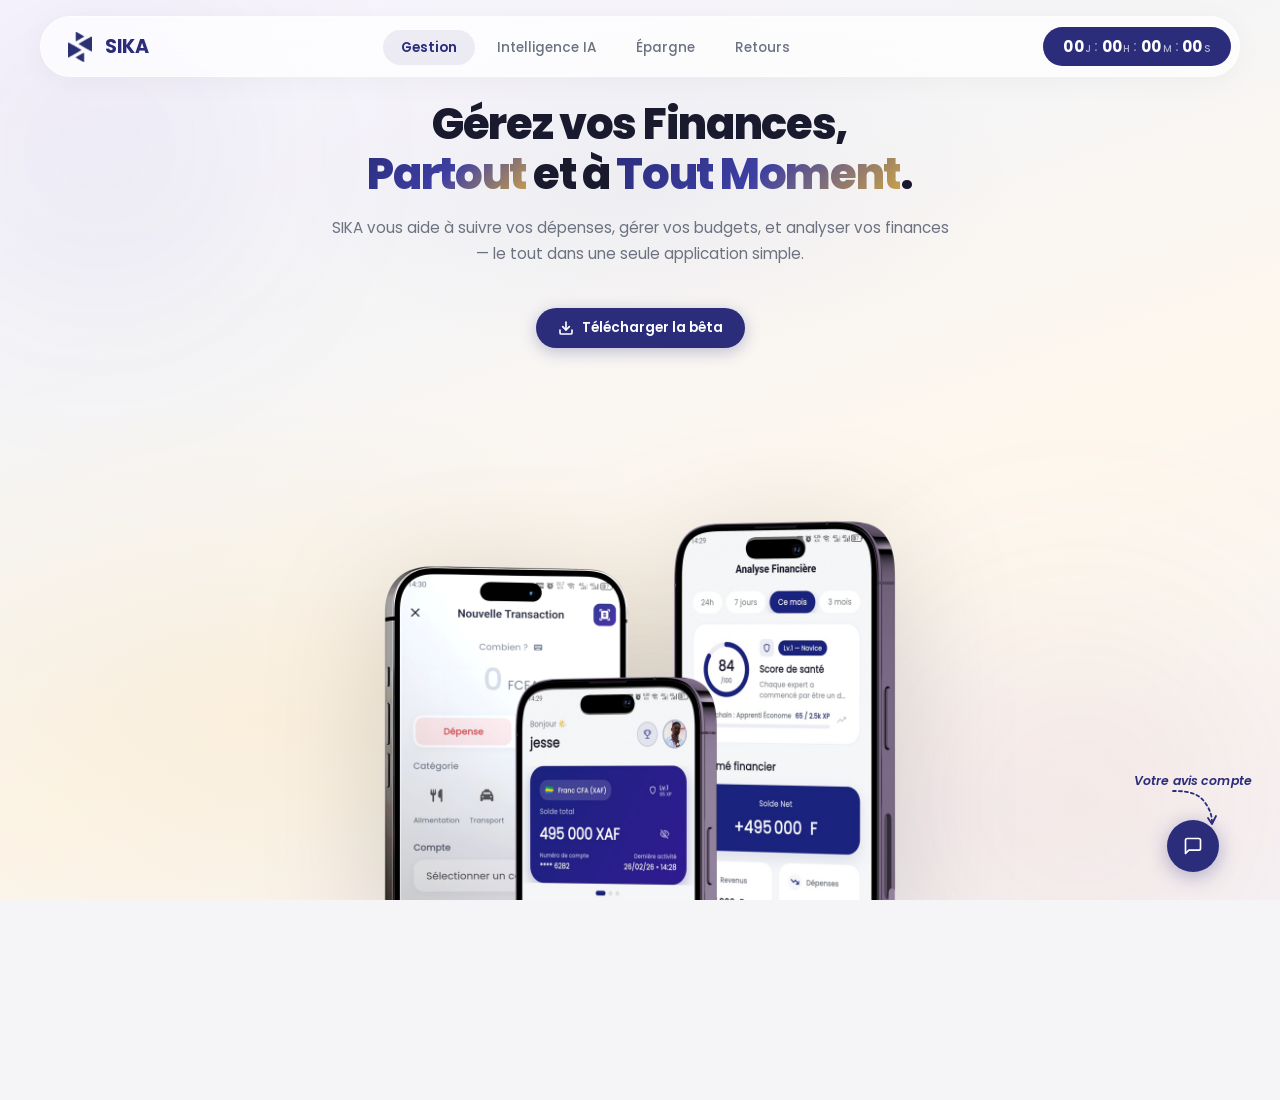
==== index.html @ 489668e9 "feat: Introduce an admin dashboard for managing beta signups and contact messages, along with a basi" ====
<!DOCTYPE html>
<html lang="fr">

<head>
    <meta charset="UTF-8">
    <meta name="viewport" content="width=device-width, initial-scale=1.0">
    <title>SIKA — Gérez vos finances, partout, à tout moment.</title>
    <meta name="description"
        content="SIKA vous aide à suivre vos dépenses, gérer vos budgets et analyser vos finances — le tout dans une seule application simple.">
    <link rel="icon" type="image/png" href="img/Logo.png">
    <link rel="preconnect" href="https://fonts.googleapis.com">
    <link rel="preconnect" href="https://fonts.gstatic.com" crossorigin>
    <link href="https://fonts.googleapis.com/css2?family=Poppins:wght@300;400;500;600;700;800&display=swap"
        rel="stylesheet">
    <link rel="stylesheet" href="styles.css">
</head>

<body>
    <!-- Decorative gradient blobs -->
    <div class="blob blob-1"></div>
    <div class="blob blob-2"></div>

    <!-- HEADER / NAV -->
    <header class="header">
        <nav class="nav">
            <a href="#" class="logo">
                <img src="img/Logo.png" alt="SIKA Logo" class="logo-img">
                <span class="logo-text">SIKA</span>
            </a>
            <ul class="nav-links" id="navLinks">
                <li><a href="#" class="nav-link active" data-slide="0">Gestion</a></li>
                <li><a href="#" class="nav-link" data-slide="1">Intelligence IA</a></li>
                <li><a href="#" class="nav-link" data-slide="2">Épargne</a></li>
                <li><a href="#" class="nav-link" data-slide="3">Retours</a></li>
            </ul>
            <!-- Countdown to March 31 -->
            <div class="countdown-wrapper">
                <div class="countdown" id="countdown">
                    <div class="countdown-unit">
                        <span class="countdown-value" id="cd-days">--</span>
                        <span class="countdown-suffix">j</span>
                    </div>
                    <span class="countdown-sep">:</span>
                    <div class="countdown-unit">
                        <span class="countdown-value" id="cd-hours">--</span>
                        <span class="countdown-suffix">h</span>
                    </div>
                    <span class="countdown-sep">:</span>
                    <div class="countdown-unit">
                        <span class="countdown-value" id="cd-minutes">--</span>
                        <span class="countdown-suffix">m</span>
                    </div>
                    <span class="countdown-sep">:</span>
                    <div class="countdown-unit">
                        <span class="countdown-value" id="cd-seconds">--</span>
                        <span class="countdown-suffix">s</span>
                    </div>
                </div>
            </div>
        </nav>
    </header>

    <!-- HERO SECTION -->
    <main class="hero">
        <!-- Text slider — no visible controls -->
        <div class="hero-content">
            <div class="slider" id="heroSlider">
                <!-- Slide 1 -->
                <div class="slide active">
                    <h1 class="hero-title">
                        Gérez vos Finances,<br>
                        <span class="highlight">Partout</span> et à <span class="highlight">Tout Moment</span>.
                    </h1>
                    <p class="hero-subtitle">
                        SIKA vous aide à suivre vos dépenses, gérer vos budgets, et analyser
                        vos finances — le tout dans une seule application simple.
                    </p>
                </div>
                <!-- Slide 2 -->
                <div class="slide">
                    <h1 class="hero-title">
                        Votre coach financier<br>
                        <span class="highlight">personnel</span>. Propulsé par <span class="highlight">l'IA</span>.
                    </h1>
                    <p class="hero-subtitle">
                        Photographiez vos reçus, l'IA s'occupe d'extraire les montants. Profitez
                        d'analyses sur mesure qui prédisent vos dépenses pour ne plus jamais
                        finir le mois dans le rouge.
                    </p>
                </div>
                <!-- Slide 3 -->
                <div class="slide">
                    <h1 class="hero-title">
                        Rêvez grand.<br>
                        <span class="highlight">Épargnez</span> sans <span class="highlight">effort</span>.
                    </h1>
                    <p class="hero-subtitle">
                        Un nouveau projet ? Un voyage ? Créez vos objectifs personnalisés.
                        SIKA suit votre progression en temps réel et vous motive à chaque
                        étape de votre réussite.
                    </p>
                </div>
                <!-- Slide 4 -->
                <div class="slide">
                    <h1 class="hero-title">
                        Construisons <span class="highlight">SIKA</span><br>
                        <span class="highlight">ensemble</span>.
                    </h1>
                    <p class="hero-subtitle">
                        En tant que bêta-testeur, votre avis façonne l’application.
                        Signalez un bug, suggérez une fonctionnalité ou partagez votre
                        expérience — chaque retour nous rapproche du lancement officiel.
                    </p>
                </div>
            </div>

            <button type="button" class="btn-download-hero" id="openModal">
                <svg width="16" height="16" viewBox="0 0 24 24" fill="none" stroke="currentColor" stroke-width="2.5"
                    stroke-linecap="round" stroke-linejoin="round">
                    <path d="M21 15v4a2 2 0 0 1-2 2H5a2 2 0 0 1-2-2v-4" />
                    <polyline points="7 10 12 15 17 10" />
                    <line x1="12" y1="15" x2="12" y2="3" />
                </svg>
                Télécharger la bêta
            </button>
        </div>

        <!-- Phone mockups at the bottom center -->
        <div class="hero-mockup">
            <div class="mockup-glow"></div>
            <img src="img/mockup.png" alt="SIKA App Screenshots" class="mockup-img">
        </div>
    </main>

    <!-- DOWNLOAD MODAL -->
    <div class="modal-overlay" id="modalOverlay">
        <div class="modal">
            <button class="modal-close" id="modalClose">
                <svg width="20" height="20" viewBox="0 0 24 24" fill="none" stroke="currentColor" stroke-width="2.5"
                    stroke-linecap="round" stroke-linejoin="round">
                    <line x1="18" y1="6" x2="6" y2="18" />
                    <line x1="6" y1="6" x2="18" y2="18" />
                </svg>
            </button>

            <div class="modal-logo">
                <img src="img/Logo.png" alt="SIKA" width="40" height="40">
            </div>

            <!-- Step 1: Email form -->
            <div class="modal-step" id="modalStep1">
                <h2 class="modal-title">Accédez à la version bêta</h2>
                <p class="modal-desc">
                    Vous êtes sur le point de télécharger la <strong>version bêta</strong> de SIKA,
                    avant le lancement officiel de l'application. Entrez votre adresse e-mail pour continuer.
                </p>

                <div class="modal-countdown">
                    <span class="modal-countdown-label">Lancement officiel dans</span>
                    <div class="modal-countdown-timer">
                        <span id="modal-days">--</span>j
                        <span class="modal-cd-sep">:</span>
                        <span id="modal-hours">--</span>h
                        <span class="modal-cd-sep">:</span>
                        <span id="modal-min">--</span>m
                        <span class="modal-cd-sep">:</span>
                        <span id="modal-sec">--</span>s
                    </div>
                </div>

                <form class="modal-form" id="betaForm">
                    <div class="input-wrapper">
                        <svg width="18" height="18" viewBox="0 0 24 24" fill="none" stroke="currentColor"
                            stroke-width="2" stroke-linecap="round" stroke-linejoin="round">
                            <rect x="2" y="4" width="20" height="16" rx="2" />
                            <path d="m22 7-8.97 5.7a1.94 1.94 0 0 1-2.06 0L2 7" />
                        </svg>
                        <input type="email" id="emailInput" placeholder="votre@email.com" required autocomplete="email">
                    </div>
                    <button type="submit" class="modal-submit">
                        Continuer
                        <svg width="16" height="16" viewBox="0 0 24 24" fill="none" stroke="currentColor"
                            stroke-width="2.5" stroke-linecap="round" stroke-linejoin="round">
                            <path d="M5 12h14" />
                            <path d="m12 5 7 7-7 7" />
                        </svg>
                    </button>
                </form>
                <p class="modal-legal">En continuant, vous acceptez de recevoir des actualités sur SIKA.</p>
            </div>

            <!-- Step 2: Download -->
            <div class="modal-step hidden" id="modalStep2">
                <div class="modal-success-icon">
                    <svg width="40" height="40" viewBox="0 0 24 24" fill="none" stroke="currentColor" stroke-width="2"
                        stroke-linecap="round" stroke-linejoin="round">
                        <path d="M22 11.08V12a10 10 0 1 1-5.93-9.14" />
                        <polyline points="22 4 12 14.01 9 11.01" />
                    </svg>
                </div>
                <h2 class="modal-title">Merci !</h2>
                <p class="modal-desc">Votre accès bêta est prêt. Cliquez ci-dessous pour télécharger l'APK.</p>
                <a href="App/Sika.apk" download class="modal-download-btn">
                    <svg width="20" height="20" viewBox="0 0 24 24" fill="none" stroke="currentColor" stroke-width="2.5"
                        stroke-linecap="round" stroke-linejoin="round">
                        <path d="M21 15v4a2 2 0 0 1-2 2H5a2 2 0 0 1-2-2v-4" />
                        <polyline points="7 10 12 15 17 10" />
                        <line x1="12" y1="15" x2="12" y2="3" />
                    </svg>
                    Télécharger SIKA.apk
                </a>
                <p class="modal-legal">Version bêta — Android uniquement</p>
                <button type="button" class="btn-feedback-link" id="openFeedbackFromModal">
                    Un retour à faire ? Cliquez ici
                </button>
            </div>
        </div>
    </div>

    <!-- FEEDBACK MODAL -->
    <div class="modal-overlay" id="feedbackOverlay">
        <div class="modal">
            <button class="modal-close" id="feedbackClose">
                <svg width="20" height="20" viewBox="0 0 24 24" fill="none" stroke="currentColor" stroke-width="2.5"
                    stroke-linecap="round" stroke-linejoin="round">
                    <line x1="18" y1="6" x2="6" y2="18" />
                    <line x1="6" y1="6" x2="18" y2="18" />
                </svg>
            </button>

            <div class="modal-logo">
                <img src="img/Logo.png" alt="SIKA" width="40" height="40">
            </div>

            <!-- Feedback form -->
            <div class="modal-step" id="feedbackStep1">
                <h2 class="modal-title">Votre avis compte</h2>
                <p class="modal-desc">
                    Aidez-nous à améliorer SIKA en partageant votre expérience avec la version bêta.
                </p>

                <form class="feedback-form" id="feedbackForm">
                    <div class="input-wrapper">
                        <svg width="18" height="18" viewBox="0 0 24 24" fill="none" stroke="currentColor"
                            stroke-width="2" stroke-linecap="round" stroke-linejoin="round">
                            <path d="M20 21v-2a4 4 0 0 0-4-4H8a4 4 0 0 0-4 4v2" />
                            <circle cx="12" cy="7" r="4" />
                        </svg>
                        <input type="text" id="feedbackName" placeholder="Votre nom" required>
                    </div>
                    <div class="input-wrapper">
                        <svg width="18" height="18" viewBox="0 0 24 24" fill="none" stroke="currentColor"
                            stroke-width="2" stroke-linecap="round" stroke-linejoin="round">
                            <rect x="2" y="4" width="20" height="16" rx="2" />
                            <path d="m22 7-8.97 5.7a1.94 1.94 0 0 1-2.06 0L2 7" />
                        </svg>
                        <input type="email" id="feedbackEmail" placeholder="votre@email.com" required>
                    </div>
                    <div class="textarea-wrapper">
                        <textarea id="feedbackMessage"
                            placeholder="Décrivez votre expérience, signalez un bug, ou suggérez une amélioration..."
                            rows="4" required></textarea>
                    </div>
                    <button type="submit" class="modal-submit" style="width:100%;justify-content:center;">
                        Envoyer mon retour
                        <svg width="16" height="16" viewBox="0 0 24 24" fill="none" stroke="currentColor"
                            stroke-width="2.5" stroke-linecap="round" stroke-linejoin="round">
                            <line x1="22" y1="2" x2="11" y2="13" />
                            <polygon points="22 2 15 22 11 13 2 9 22 2" />
                        </svg>
                    </button>
                </form>
            </div>

            <!-- Feedback success -->
            <div class="modal-step hidden" id="feedbackStep2">
                <div class="modal-success-icon">
                    <svg width="40" height="40" viewBox="0 0 24 24" fill="none" stroke="currentColor" stroke-width="2"
                        stroke-linecap="round" stroke-linejoin="round">
                        <path d="M22 11.08V12a10 10 0 1 1-5.93-9.14" />
                        <polyline points="22 4 12 14.01 9 11.01" />
                    </svg>
                </div>
                <h2 class="modal-title">Merci pour votre retour !</h2>
                <p class="modal-desc">Votre avis nous aide à construire une meilleure application. À bientôt sur SIKA !
                </p>
            </div>
        </div>
    </div>

    <!-- Floating feedback button + label -->
    <div class="fab-wrapper">
        <div class="fab-label">
            <span>Votre avis compte</span>
            <svg class="fab-arrow" width="50" height="40" viewBox="0 0 50 40" fill="none">
                <path d="M5 5 C 15 5, 30 5, 38 18 C 42 24, 44 30, 44 36" stroke="#2B2D7B" stroke-width="1.8"
                    stroke-linecap="round" fill="none" stroke-dasharray="3 3" />
                <path d="M40 32 L44 38 L48 30" stroke="#2B2D7B" stroke-width="1.8" stroke-linecap="round"
                    stroke-linejoin="round" fill="none" />
            </svg>
        </div>
        <button class="fab-feedback" id="fabFeedback" title="Donnez votre avis">
            <svg width="20" height="20" viewBox="0 0 24 24" fill="none" stroke="currentColor" stroke-width="2"
                stroke-linecap="round" stroke-linejoin="round">
                <path d="M21 15a2 2 0 0 1-2 2H7l-4 4V5a2 2 0 0 1 2-2h14a2 2 0 0 1 2 2z" />
            </svg>
        </button>
    </div>

    <script>
        // ======================
        // COUNTDOWN to March 31
        // ======================
        const targetDate = new Date('2026-03-31T23:59:59');

        function updateCountdown() {
            const now = new Date();
            const diff = targetDate - now;

            if (diff <= 0) {
                document.getElementById('cd-days').textContent = '00';
                document.getElementById('cd-hours').textContent = '00';
                document.getElementById('cd-minutes').textContent = '00';
                document.getElementById('cd-seconds').textContent = '00';
                return;
            }

            const days = Math.floor(diff / (1000 * 60 * 60 * 24));
            const hours = Math.floor((diff % (1000 * 60 * 60 * 24)) / (1000 * 60 * 60));
            const minutes = Math.floor((diff % (1000 * 60 * 60)) / (1000 * 60));
            const seconds = Math.floor((diff % (1000 * 60)) / 1000);

            document.getElementById('cd-days').textContent = String(days).padStart(2, '0');
            document.getElementById('cd-hours').textContent = String(hours).padStart(2, '0');
            document.getElementById('cd-minutes').textContent = String(minutes).padStart(2, '0');
            document.getElementById('cd-seconds').textContent = String(seconds).padStart(2, '0');
        }

        updateCountdown();
        setInterval(updateCountdown, 1000);

        // ======================
        // TEXT SLIDER + NAV SYNC
        // ======================
        const slides = document.querySelectorAll('#heroSlider .slide');
        const navLinks = document.querySelectorAll('#navLinks .nav-link');
        let currentSlide = 0;
        const slideInterval = 5000; // 5 seconds

        function goToSlide(index) {
            // Fade out current
            slides[currentSlide].classList.remove('active');
            slides[currentSlide].classList.add('exit');
            navLinks[currentSlide].classList.remove('active');

            // Move to target
            currentSlide = index;

            // Fade in next + highlight nav
            slides[currentSlide].classList.add('active');
            navLinks[currentSlide].classList.add('active');

            // Clean up exit class after animation
            setTimeout(() => {
                slides.forEach(s => s.classList.remove('exit'));
            }, 700);
        }

        function nextSlide() {
            goToSlide((currentSlide + 1) % slides.length);
        }

        // Click on nav link to jump to slide
        navLinks.forEach(link => {
            link.addEventListener('click', (e) => {
                e.preventDefault();
                const idx = parseInt(link.dataset.slide);
                if (idx !== currentSlide) {
                    clearInterval(autoSlide);
                    goToSlide(idx);
                    autoSlide = setInterval(nextSlide, slideInterval);
                }
            });
        });

        let autoSlide = setInterval(nextSlide, slideInterval);

        // ======================
        // MODAL
        // ======================
        const modalOverlay = document.getElementById('modalOverlay');
        const modalClose = document.getElementById('modalClose');
        const openModal = document.getElementById('openModal');
        const betaForm = document.getElementById('betaForm');
        const modalStep1 = document.getElementById('modalStep1');
        const modalStep2 = document.getElementById('modalStep2');

        // Modal countdown sync
        function updateModalCountdown() {
            const now = new Date();
            const diff = targetDate - now;
            if (diff <= 0) return;
            const d = Math.floor(diff / (1000 * 60 * 60 * 24));
            const h = Math.floor((diff % (1000 * 60 * 60 * 24)) / (1000 * 60 * 60));
            const m = Math.floor((diff % (1000 * 60 * 60)) / (1000 * 60));
            const s = Math.floor((diff % (1000 * 60)) / 1000);
            document.getElementById('modal-days').textContent = String(d).padStart(2, '0');
            document.getElementById('modal-hours').textContent = String(h).padStart(2, '0');
            document.getElementById('modal-min').textContent = String(m).padStart(2, '0');
            document.getElementById('modal-sec').textContent = String(s).padStart(2, '0');
        }
        setInterval(updateModalCountdown, 1000);

        openModal.addEventListener('click', () => {
            modalOverlay.classList.add('active');
            document.body.style.overflow = 'hidden';
            updateModalCountdown();
        });

        modalClose.addEventListener('click', () => {
            modalOverlay.classList.remove('active');
        });

        modalOverlay.addEventListener('click', (e) => {
            if (e.target === modalOverlay) {
                modalOverlay.classList.remove('active');
            }
        });

        betaForm.addEventListener('submit', (e) => {
            e.preventDefault();
            const email = document.getElementById('emailInput').value;

            // Save email to localStorage
            const signups = JSON.parse(localStorage.getItem('sika_signups') || '[]');
            signups.push({ email, date: new Date().toISOString() });
            localStorage.setItem('sika_signups', JSON.stringify(signups));

            // Show download step
            modalStep1.classList.add('hidden');
            modalStep2.classList.remove('hidden');
        });

        // ======================
        // FEEDBACK MODAL
        // ======================
        const feedbackOverlay = document.getElementById('feedbackOverlay');
        const feedbackClose = document.getElementById('feedbackClose');
        const feedbackForm = document.getElementById('feedbackForm');
        const feedbackStep1 = document.getElementById('feedbackStep1');
        const feedbackStep2 = document.getElementById('feedbackStep2');
        const fabFeedback = document.getElementById('fabFeedback');
        const openFeedbackFromModal = document.getElementById('openFeedbackFromModal');

        function openFeedback() {
            modalOverlay.classList.remove('active');
            feedbackOverlay.classList.add('active');
        }

        fabFeedback.addEventListener('click', openFeedback);
        openFeedbackFromModal.addEventListener('click', openFeedback);

        feedbackClose.addEventListener('click', () => {
            feedbackOverlay.classList.remove('active');
        });

        feedbackOverlay.addEventListener('click', (e) => {
            if (e.target === feedbackOverlay) {
                feedbackOverlay.classList.remove('active');
            }
        });

        feedbackForm.addEventListener('submit', (e) => {
            e.preventDefault();
            const name = document.getElementById('feedbackName').value;
            const email = document.getElementById('feedbackEmail').value;
            const message = document.getElementById('feedbackMessage').value;

            // Save feedback to localStorage
            const feedbacks = JSON.parse(localStorage.getItem('sika_feedbacks') || '[]');
            feedbacks.push({ name, email, message, date: new Date().toISOString() });
            localStorage.setItem('sika_feedbacks', JSON.stringify(feedbacks));

            feedbackStep1.classList.add('hidden');
            feedbackStep2.classList.remove('hidden');
        });

        // ======================
        // HIDDEN ADMIN ACCESS (click logo 5 times)
        // ======================
        let logoClicks = 0;
        let logoTimer = null;
        document.querySelector('.logo').addEventListener('click', (e) => {
            e.preventDefault();
            logoClicks++;
            clearTimeout(logoTimer);
            logoTimer = setTimeout(() => { logoClicks = 0; }, 2000);
            if (logoClicks >= 5) {
                logoClicks = 0;
                window.location.href = 'dashboard.html';
            }
        });
    </script>
</body>

</html>
---- styles.css ----
/* ============================================
   SIKA Landing Page — Premium Styles
   ============================================ */

/* --- Reset & Base --- */
*,
*::before,
*::after {
    margin: 0;
    padding: 0;
    box-sizing: border-box;
}

:root {
    --night-blue: #2B2D7B;
    --night-blue-light: #3d3fa3;
    --amber: #D4A843;
    --amber-light: #f0c95c;
    --pearl: #F5F5F7;
    --white: #ffffff;
    --text-dark: #1a1a2e;
    --text-muted: #6b7280;
}

html {
    overflow: hidden;
    height: 100%;
}

body {
    font-family: 'Poppins', -apple-system, BlinkMacSystemFont, sans-serif;
    background: var(--pearl);
    color: var(--text-dark);
    height: 100vh;
    overflow: hidden;
    position: relative;
}

/* --- Background gradient --- */
body::before {
    content: '';
    position: absolute;
    inset: 0;
    background:
        radial-gradient(ellipse 80% 60% at 20% 80%, rgba(212, 168, 67, 0.10) 0%, transparent 60%),
        radial-gradient(ellipse 70% 50% at 80% 90%, rgba(243, 229, 245, 0.45) 0%, transparent 50%),
        radial-gradient(ellipse 60% 40% at 50% 20%, rgba(43, 45, 123, 0.04) 0%, transparent 50%),
        linear-gradient(160deg, #f8f4ff 0%, #f5f5f7 30%, #fef7ed 60%, #fce4ec20 100%);
    z-index: 0;
}

/* --- Decorative Blobs --- */
.blob {
    position: absolute;
    border-radius: 50%;
    filter: blur(80px);
    z-index: 0;
    pointer-events: none;
}

.blob-1 {
    width: 500px;
    height: 500px;
    background: radial-gradient(circle, rgba(43, 45, 123, 0.07) 0%, transparent 70%);
    top: -100px;
    left: -150px;
    animation: floatBlob 20s ease-in-out infinite;
}

.blob-2 {
    width: 600px;
    height: 600px;
    background: radial-gradient(circle, rgba(212, 168, 67, 0.09) 0%, transparent 70%);
    bottom: -200px;
    right: -100px;
    animation: floatBlob 25s ease-in-out infinite reverse;
}

@keyframes floatBlob {

    0%,
    100% {
        transform: translate(0, 0) scale(1);
    }

    25% {
        transform: translate(30px, -20px) scale(1.05);
    }

    50% {
        transform: translate(-20px, 30px) scale(0.95);
    }

    75% {
        transform: translate(10px, 10px) scale(1.02);
    }
}

/* ============================================
   HEADER / NAV
   ============================================ */
.header {
    position: fixed;
    top: 0;
    left: 0;
    right: 0;
    z-index: 100;
    padding: 16px 40px;
}

.nav {
    display: flex;
    align-items: center;
    justify-content: space-between;
    max-width: 1200px;
    margin: 0 auto;
    padding: 10px 8px 10px 24px;
    background: rgba(255, 255, 255, 0.72);
    backdrop-filter: blur(20px);
    -webkit-backdrop-filter: blur(20px);
    border-radius: 60px;
    border: 1px solid rgba(255, 255, 255, 0.6);
    box-shadow: 0 4px 30px rgba(0, 0, 0, 0.04);
}

.logo {
    display: flex;
    align-items: center;
    gap: 10px;
    text-decoration: none;
}

.logo-img {
    width: 30px;
    height: 30px;
    object-fit: contain;
}

.logo-text {
    font-size: 1.2rem;
    font-weight: 700;
    color: var(--night-blue);
    letter-spacing: -0.02em;
}

.nav-links {
    display: flex;
    list-style: none;
    gap: 4px;
}

.nav-link {
    text-decoration: none;
    color: var(--text-muted);
    font-size: 0.85rem;
    font-weight: 500;
    padding: 8px 18px;
    border-radius: 30px;
    transition: all 0.4s cubic-bezier(0.4, 0, 0.2, 1);
    position: relative;
    cursor: pointer;
}

.nav-link:hover {
    color: var(--text-dark);
}

.nav-link.active {
    color: var(--night-blue);
    background: rgba(43, 45, 123, 0.08);
    font-weight: 600;
}

/* ============================================
   COUNTDOWN TIMER (replaces download button)
   ============================================ */
.countdown-wrapper {
    display: flex;
    align-items: center;
    gap: 12px;
    background: var(--night-blue);
    padding: 8px 20px;
    border-radius: 50px;
    color: var(--white);
}

.countdown-label {
    font-size: 0.72rem;
    font-weight: 500;
    opacity: 0.8;
    letter-spacing: 0.02em;
    white-space: nowrap;
}

.countdown {
    display: flex;
    align-items: center;
    gap: 2px;
}

.countdown-unit {
    display: flex;
    align-items: baseline;
    gap: 1px;
}

.countdown-value {
    font-size: 0.95rem;
    font-weight: 700;
    font-variant-numeric: tabular-nums;
    letter-spacing: 0.02em;
    min-width: 1.4em;
    text-align: center;
}

.countdown-suffix {
    font-size: 0.6rem;
    font-weight: 500;
    opacity: 0.65;
    text-transform: uppercase;
}

.countdown-sep {
    font-size: 0.85rem;
    font-weight: 600;
    opacity: 0.5;
    margin: 0 1px;
    animation: blink 1s ease-in-out infinite;
}

@keyframes blink {

    0%,
    100% {
        opacity: 0.5;
    }

    50% {
        opacity: 0;
    }
}

/* ============================================
   HERO SECTION — Vertical Centered Layout
   ============================================ */
.hero {
    position: relative;
    z-index: 1;
    height: 100vh;
    display: flex;
    flex-direction: column;
    align-items: center;
    justify-content: flex-start;
    padding-top: 100px;
    overflow: hidden;
}

/* --- Text block centered --- */
.hero-content {
    display: flex;
    flex-direction: column;
    align-items: center;
    text-align: center;
    gap: 18px;
    padding: 0 60px;
    width: 100%;
    animation: fadeInUp 0.8s ease-out;
}

@keyframes fadeInUp {
    from {
        opacity: 0;
        transform: translateY(24px);
    }

    to {
        opacity: 1;
        transform: translateY(0);
    }
}



/* ============================================
   TEXT SLIDER
   ============================================ */
.slider {
    position: relative;
    width: 100%;
    min-height: 190px;
    display: flex;
    align-items: flex-start;
    justify-content: center;
    overflow: hidden;
}

.slide {
    position: absolute;
    top: 0;
    left: 0;
    right: 0;
    display: flex;
    flex-direction: column;
    align-items: center;
    gap: 16px;
    opacity: 0;
    transform: translateX(60px);
    pointer-events: none;
    transition: all 0.7s cubic-bezier(0.4, 0, 0.2, 1);
}

.slide.active {
    opacity: 1;
    transform: translateX(0);
    pointer-events: auto;
}

.slide.exit {
    opacity: 0;
    transform: translateX(-60px);
    pointer-events: none;
}

.hero-title {
    font-size: 2.7rem;
    font-weight: 800;
    line-height: 1.15;
    letter-spacing: -0.03em;
    color: var(--text-dark);
}

.hero-title .highlight {
    background: linear-gradient(135deg, var(--night-blue) 0%, var(--night-blue-light) 50%, var(--amber) 100%);
    -webkit-background-clip: text;
    -webkit-text-fill-color: transparent;
    background-clip: text;
}

.hero-subtitle {
    font-size: 0.95rem;
    line-height: 1.7;
    color: var(--text-muted);
    font-weight: 400;
    max-width: 620px;
}

/* ============================================
   DOWNLOAD BUTTON — Smaller
   ============================================ */
.btn-download-hero {
    display: inline-flex;
    align-items: center;
    gap: 8px;
    text-decoration: none;
    background: var(--night-blue);
    color: var(--white);
    padding: 10px 22px;
    border-radius: 50px;
    font-size: 0.85rem;
    font-weight: 600;
    font-family: inherit;
    border: none;
    cursor: pointer;
    transition: all 0.4s cubic-bezier(0.4, 0, 0.2, 1);
    box-shadow: 0 4px 16px rgba(43, 45, 123, 0.28);
    position: relative;
    overflow: hidden;
}

.btn-download-hero::before {
    content: '';
    position: absolute;
    inset: 0;
    background: linear-gradient(135deg, transparent 0%, rgba(212, 168, 67, 0.3) 100%);
    opacity: 0;
    transition: opacity 0.4s ease;
}

.btn-download-hero:hover {
    transform: translateY(-2px) scale(1.02);
    box-shadow: 0 6px 24px rgba(43, 45, 123, 0.38);
}

.btn-download-hero:hover::before {
    opacity: 1;
}

.btn-download-hero svg {
    position: relative;
    z-index: 1;
}

/* ============================================
   DOWNLOAD MODAL
   ============================================ */
.modal-overlay {
    position: fixed;
    inset: 0;
    z-index: 200;
    background: rgba(26, 26, 46, 0.5);
    backdrop-filter: blur(8px);
    -webkit-backdrop-filter: blur(8px);
    display: flex;
    align-items: center;
    justify-content: center;
    opacity: 0;
    pointer-events: none;
    transition: opacity 0.35s ease;
}

.modal-overlay.active {
    opacity: 1;
    pointer-events: auto;
}

.modal {
    background: var(--white);
    border-radius: 24px;
    padding: 40px 36px;
    max-width: 440px;
    width: 90%;
    position: relative;
    box-shadow: 0 24px 80px rgba(0, 0, 0, 0.15);
    transform: translateY(20px) scale(0.97);
    transition: transform 0.35s cubic-bezier(0.4, 0, 0.2, 1);
    text-align: center;
}

.modal-overlay.active .modal {
    transform: translateY(0) scale(1);
}

.modal-close {
    position: absolute;
    top: 16px;
    right: 16px;
    background: none;
    border: none;
    cursor: pointer;
    color: var(--text-muted);
    padding: 6px;
    border-radius: 50%;
    transition: all 0.2s ease;
    display: flex;
    align-items: center;
    justify-content: center;
}

.modal-close:hover {
    background: rgba(0, 0, 0, 0.05);
    color: var(--text-dark);
}

.modal-logo {
    margin-bottom: 20px;
}

.modal-logo img {
    border-radius: 12px;
}

.modal-title {
    font-size: 1.3rem;
    font-weight: 700;
    color: var(--text-dark);
    margin-bottom: 10px;
    letter-spacing: -0.02em;
}

.modal-desc {
    font-size: 0.85rem;
    line-height: 1.6;
    color: var(--text-muted);
    margin-bottom: 20px;
}

.modal-desc strong {
    color: var(--night-blue);
    font-weight: 600;
}

/* Modal countdown */
.modal-countdown {
    background: linear-gradient(135deg, rgba(43, 45, 123, 0.06) 0%, rgba(212, 168, 67, 0.06) 100%);
    border: 1px solid rgba(43, 45, 123, 0.08);
    border-radius: 14px;
    padding: 12px 20px;
    margin-bottom: 22px;
}

.modal-countdown-label {
    display: block;
    font-size: 0.7rem;
    font-weight: 500;
    color: var(--text-muted);
    margin-bottom: 6px;
    text-transform: uppercase;
    letter-spacing: 0.05em;
}

.modal-countdown-timer {
    font-size: 1.1rem;
    font-weight: 700;
    color: var(--night-blue);
    font-variant-numeric: tabular-nums;
    letter-spacing: 0.03em;
}

.modal-countdown-timer span:not(.modal-cd-sep) {
    display: inline-block;
    min-width: 1.5em;
    text-align: center;
}

.modal-cd-sep {
    opacity: 0.4;
    margin: 0 2px;
}

/* Form */
.modal-form {
    display: flex;
    gap: 10px;
    margin-bottom: 12px;
}

.input-wrapper {
    flex: 1;
    display: flex;
    align-items: center;
    gap: 10px;
    background: var(--pearl);
    border: 1.5px solid rgba(43, 45, 123, 0.1);
    border-radius: 12px;
    padding: 0 14px;
    transition: border-color 0.3s ease;
}

.input-wrapper:focus-within {
    border-color: var(--night-blue);
    box-shadow: 0 0 0 3px rgba(43, 45, 123, 0.08);
}

.input-wrapper svg {
    color: var(--text-muted);
    flex-shrink: 0;
}

.input-wrapper input {
    flex: 1;
    border: none;
    background: transparent;
    font-family: inherit;
    font-size: 0.88rem;
    padding: 12px 0;
    outline: none;
    color: var(--text-dark);
}

.input-wrapper input::placeholder {
    color: #b0b0b0;
}

.modal-submit {
    display: flex;
    align-items: center;
    gap: 6px;
    background: var(--night-blue);
    color: var(--white);
    border: none;
    padding: 12px 20px;
    border-radius: 12px;
    font-family: inherit;
    font-size: 0.85rem;
    font-weight: 600;
    cursor: pointer;
    transition: all 0.3s ease;
    white-space: nowrap;
}

.modal-submit:hover {
    background: var(--night-blue-light);
    transform: translateY(-1px);
    box-shadow: 0 4px 16px rgba(43, 45, 123, 0.3);
}

.modal-legal {
    font-size: 0.68rem;
    color: #aaa;
}

/* Step visibility */
.modal-step.hidden {
    display: none;
}

/* Success step */
.modal-success-icon {
    color: #22c55e;
    margin-bottom: 14px;
}

.modal-success-icon svg {
    animation: scaleIn 0.5s cubic-bezier(0.4, 0, 0.2, 1);
}

@keyframes scaleIn {
    from {
        transform: scale(0);
        opacity: 0;
    }

    to {
        transform: scale(1);
        opacity: 1;
    }
}

.modal-download-btn {
    display: inline-flex;
    align-items: center;
    gap: 10px;
    text-decoration: none;
    background: var(--night-blue);
    color: var(--white);
    padding: 14px 28px;
    border-radius: 14px;
    font-size: 0.95rem;
    font-weight: 600;
    transition: all 0.3s ease;
    box-shadow: 0 4px 20px rgba(43, 45, 123, 0.3);
    margin-bottom: 14px;
}

.modal-download-btn:hover {
    background: var(--night-blue-light);
    transform: translateY(-2px);
    box-shadow: 0 8px 28px rgba(43, 45, 123, 0.4);
}

/* Feedback link in modal */
.btn-feedback-link {
    background: none;
    border: none;
    color: var(--night-blue);
    font-family: inherit;
    font-size: 0.78rem;
    font-weight: 500;
    cursor: pointer;
    margin-top: 8px;
    text-decoration: underline;
    text-underline-offset: 3px;
    transition: opacity 0.2s ease;
}

.btn-feedback-link:hover {
    opacity: 0.7;
}

/* Feedback form */
.feedback-form {
    display: flex;
    flex-direction: column;
    gap: 10px;
}

.textarea-wrapper {
    width: 100%;
}

.textarea-wrapper textarea {
    width: 100%;
    border: 1.5px solid rgba(43, 45, 123, 0.1);
    background: var(--pearl);
    border-radius: 12px;
    padding: 12px 14px;
    font-family: inherit;
    font-size: 0.88rem;
    color: var(--text-dark);
    outline: none;
    resize: vertical;
    min-height: 80px;
    transition: border-color 0.3s ease;
}

.textarea-wrapper textarea::placeholder {
    color: #b0b0b0;
}

.textarea-wrapper textarea:focus {
    border-color: var(--night-blue);
    box-shadow: 0 0 0 3px rgba(43, 45, 123, 0.08);
}

/* Floating feedback wrapper */
.fab-wrapper {
    position: fixed;
    bottom: 28px;
    right: 28px;
    z-index: 90;
    display: flex;
    flex-direction: column;
    align-items: center;
    gap: 0;
}

.fab-label {
    display: flex;
    flex-direction: column;
    align-items: center;
    animation: labelBob 3s ease-in-out infinite;
}

.fab-label span {
    font-family: 'Poppins', sans-serif;
    font-size: 0.78rem;
    font-weight: 600;
    font-style: italic;
    color: var(--night-blue);
    white-space: nowrap;
    letter-spacing: 0.01em;
}

.fab-arrow {
    margin-top: -4px;
    margin-bottom: -6px;
}

@keyframes labelBob {

    0%,
    100% {
        transform: translateY(0);
    }

    50% {
        transform: translateY(-4px);
    }
}

/* Floating feedback button */
.fab-feedback {
    width: 52px;
    height: 52px;
    border-radius: 50%;
    background: var(--night-blue);
    color: var(--white);
    border: none;
    cursor: pointer;
    display: flex;
    align-items: center;
    justify-content: center;
    box-shadow: 0 4px 20px rgba(43, 45, 123, 0.35);
    transition: all 0.3s ease;
    animation: fabPulse 3s ease-in-out infinite;
}

.fab-feedback:hover {
    transform: scale(1.1);
    box-shadow: 0 6px 28px rgba(43, 45, 123, 0.45);
    animation: none;
}

@keyframes fabPulse {

    0%,
    100% {
        box-shadow: 0 4px 20px rgba(43, 45, 123, 0.35);
    }

    50% {
        box-shadow: 0 4px 20px rgba(43, 45, 123, 0.35), 0 0 0 8px rgba(43, 45, 123, 0.1);
    }
}

/* ============================================
   MOCKUP — Bottom center, overflowing
   ============================================ */
.hero-mockup {
    position: relative;
    margin-top: auto;
    display: flex;
    align-items: flex-end;
    justify-content: center;
    width: 100%;
    flex-shrink: 0;
    animation: fadeInUp 1s ease-out 0.35s both;
}

.mockup-glow {
    position: absolute;
    width: 500px;
    height: 300px;
    background: radial-gradient(ellipse, rgba(43, 45, 123, 0.07) 0%, rgba(212, 168, 67, 0.05) 40%, transparent 70%);
    border-radius: 50%;
    filter: blur(50px);
    bottom: 0;
    left: 50%;
    transform: translateX(-50%);
    z-index: 0;
    animation: pulseGlow 4s ease-in-out infinite;
}

@keyframes pulseGlow {

    0%,
    100% {
        transform: translateX(-50%) scale(1);
        opacity: 1;
    }

    50% {
        transform: translateX(-50%) scale(1.08);
        opacity: 0.7;
    }
}

.mockup-img {
    position: relative;
    z-index: 1;
    width: 100%;
    max-width: 700px;
    height: auto;
    filter: drop-shadow(0 20px 60px rgba(0, 0, 0, 0.15));
    animation: floatPhone 6s ease-in-out infinite;
    margin-bottom: -40px;
}

@keyframes floatPhone {

    0%,
    100% {
        transform: translateY(0);
    }

    50% {
        transform: translateY(-12px);
    }
}

/* ============================================
   RESPONSIVE
   ============================================ */
@media (max-width: 900px) {
    .nav-links {
        display: none;
    }

    .hero {
        padding-top: 90px;
    }

    .hero-title {
        font-size: 2.2rem;
    }

    .slider {
        min-height: 240px;
    }

    .hero-subtitle {
        font-size: 0.88rem;
        max-width: 400px;
    }

    .mockup-img {
        max-width: 500px;
    }

    .countdown-label {
        display: none;
    }
}

@media (max-width: 500px) {
    .header {
        padding: 10px 12px;
    }

    .nav {
        padding: 8px 6px 8px 16px;
    }

    .logo-text {
        font-size: 1.05rem;
    }

    .countdown-wrapper {
        padding: 6px 14px;
        gap: 0;
    }

    .countdown-value {
        font-size: 0.82rem;
    }

    .hero {
        padding-top: 80px;
    }

    .hero-content {
        gap: 14px;
    }

    .hero-title {
        font-size: 1.6rem;
    }

    .slider {
        min-height: 220px;
    }

    .hero-subtitle {
        font-size: 0.82rem;
    }

    .btn-download-hero {
        padding: 9px 18px;
        font-size: 0.82rem;
    }

    .mockup-img {
        max-width: 340px;
        margin-bottom: -20px;
    }
}
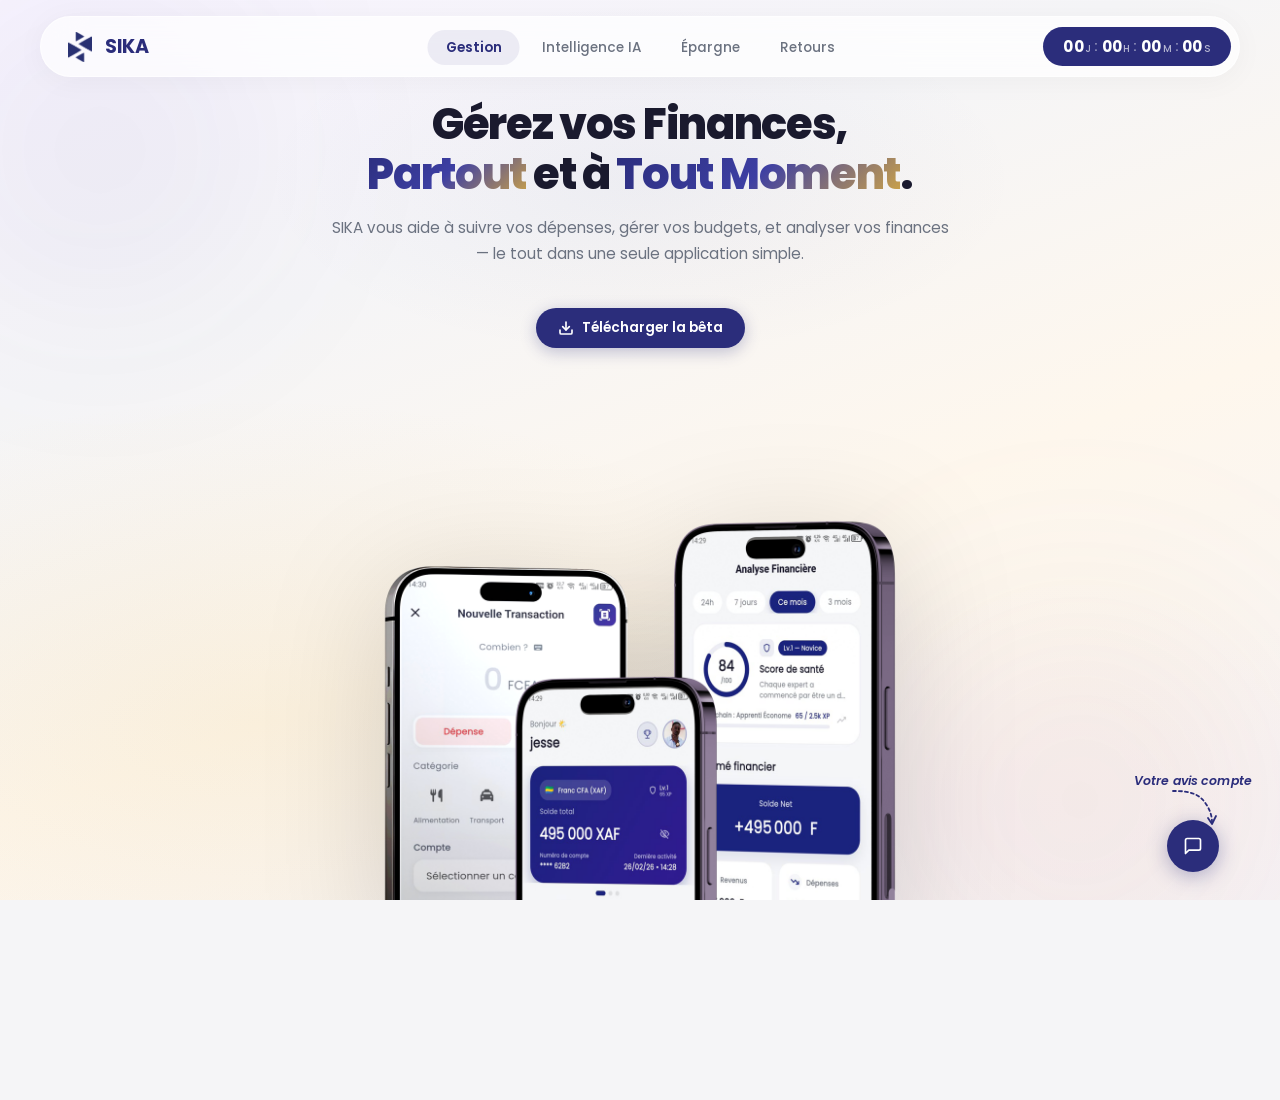
==== commit 936b6585: "fix: Remove APK from repo, add .gitignore, use GitHub Releases for download" ====
--- a/index.html
+++ b/index.html
@@ -200,7 +200,8 @@
                 </div>
                 <h2 class="modal-title">Merci !</h2>
                 <p class="modal-desc">Votre accès bêta est prêt. Cliquez ci-dessous pour télécharger l'APK.</p>
-                <a href="App/Sika.apk" download class="modal-download-btn">
+                <a href="https://github.com/JesseOgoula/Landing-Page/releases/latest/download/Sika.apk"
+                    class="modal-download-btn">
                     <svg width="20" height="20" viewBox="0 0 24 24" fill="none" stroke="currentColor" stroke-width="2.5"
                         stroke-linecap="round" stroke-linejoin="round">
                         <path d="M21 15v4a2 2 0 0 1-2 2H5a2 2 0 0 1-2-2v-4" />
--- a/styles.css
+++ b/styles.css
@@ -112,9 +112,11 @@
     display: flex;
     align-items: center;
     justify-content: space-between;
+    width: 100%;
     max-width: 1200px;
     margin: 0 auto;
     padding: 10px 8px 10px 24px;
+    position: relative;
     background: rgba(255, 255, 255, 0.72);
     backdrop-filter: blur(20px);
     -webkit-backdrop-filter: blur(20px);
@@ -147,6 +149,9 @@
     display: flex;
     list-style: none;
     gap: 4px;
+    position: absolute;
+    left: 50%;
+    transform: translateX(-50%);
 }
 
 .nav-link {
@@ -877,6 +882,10 @@
         padding: 10px 12px;
     }
 
+    .slide {
+        gap: 65px;
+    }
+
     .nav {
         padding: 8px 6px 8px 16px;
     }
@@ -899,7 +908,8 @@
     }
 
     .hero-content {
-        gap: 14px;
+        gap: 44px;
+        padding: 94px 9px;
     }
 
     .hero-title {
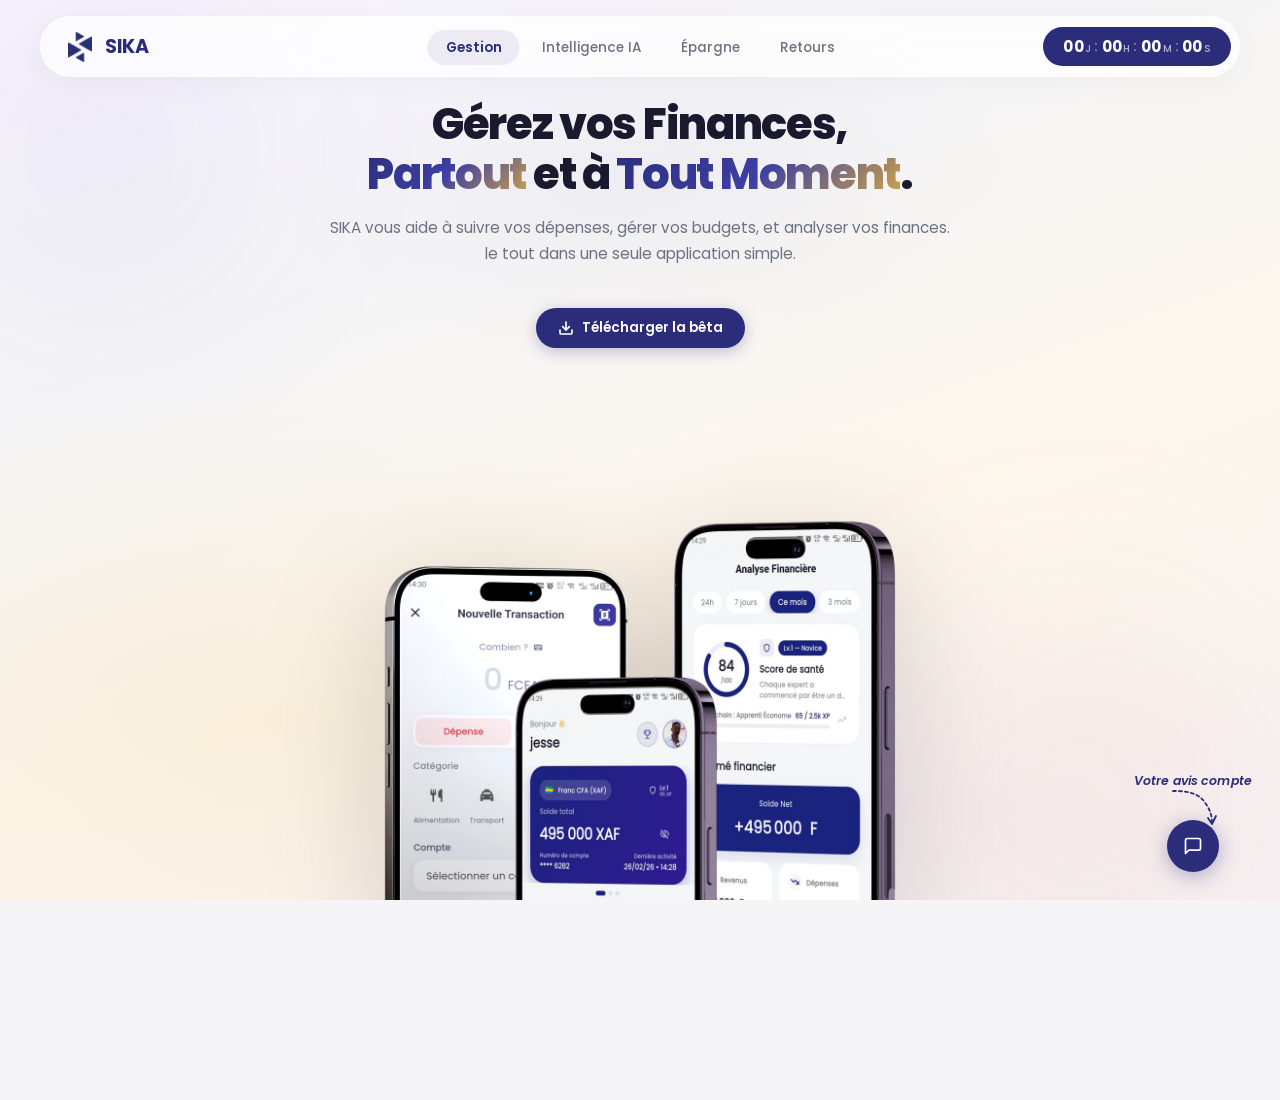
==== commit b85db381: "style: Adjust hero section text, punctuation, and layout for improved presentation." ====
--- a/index.html
+++ b/index.html
@@ -73,7 +73,7 @@
                     </h1>
                     <p class="hero-subtitle">
                         SIKA vous aide à suivre vos dépenses, gérer vos budgets, et analyser
-                        vos finances — le tout dans une seule application simple.
+                        vos finances. le tout dans une seule application simple.
                     </p>
                 </div>
                 <!-- Slide 2 -->
@@ -83,7 +83,7 @@
                         <span class="highlight">personnel</span>. Propulsé par <span class="highlight">l'IA</span>.
                     </h1>
                     <p class="hero-subtitle">
-                        Photographiez vos reçus, l'IA s'occupe d'extraire les montants. Profitez
+                        Scannez vos reçus, l'IA s'occupe d'extraire les montants. Profitez
                         d'analyses sur mesure qui prédisent vos dépenses pour ne plus jamais
                         finir le mois dans le rouge.
                     </p>
@@ -109,7 +109,7 @@
                     <p class="hero-subtitle">
                         En tant que bêta-testeur, votre avis façonne l’application.
                         Signalez un bug, suggérez une fonctionnalité ou partagez votre
-                        expérience — chaque retour nous rapproche du lancement officiel.
+                        expérience. Chaque retour nous rapproche du lancement officiel.
                     </p>
                 </div>
             </div>
--- a/styles.css
+++ b/styles.css
@@ -860,7 +860,7 @@
     }
 
     .slider {
-        min-height: 240px;
+        min-height: 220px;
     }
 
     .hero-subtitle {
@@ -877,17 +877,34 @@
     }
 }
 
+@media (max-width: 768px) {
+    .hero-title {
+        font-size: 2rem;
+    }
+
+    .mockup-img {
+        max-width: 420px;
+    }
+
+    .fab-wrapper {
+        transform: scale(0.85);
+        transform-origin: bottom right;
+    }
+}
+
 @media (max-width: 500px) {
     .header {
-        padding: 10px 12px;
-    }
-
-    .slide {
-        gap: 65px;
+        padding: 8px 10px;
     }
 
     .nav {
-        padding: 8px 6px 8px 16px;
+        padding: 7px 6px 7px 14px;
+        border-radius: 40px;
+    }
+
+    .logo-img {
+        width: 26px;
+        height: 26px;
     }
 
     .logo-text {
@@ -895,42 +912,97 @@
     }
 
     .countdown-wrapper {
-        padding: 6px 14px;
+        padding: 5px 12px;
         gap: 0;
     }
 
     .countdown-value {
-        font-size: 0.82rem;
+        font-size: 0.8rem;
+    }
+
+    .countdown-suffix {
+        font-size: 0.55rem;
     }
 
     .hero {
-        padding-top: 80px;
+        padding-top: 85px;
+        justify-content: space-between;
     }
 
     .hero-content {
-        gap: 44px;
-        padding: 94px 9px;
+        gap: 20px;
+        padding: 75px 16px;
+        flex-shrink: 0;
+    }
+
+    .slider {
+        min-height: 225px;
+    }
+
+    .slide {
+        gap: 10px;
     }
 
     .hero-title {
-        font-size: 1.6rem;
-    }
-
-    .slider {
-        min-height: 220px;
+        font-size: 1.9rem;
+        line-height: 1.2;
     }
 
     .hero-subtitle {
-        font-size: 0.82rem;
+        font-size: 0.86rem;
+        max-width: 100%;
+        line-height: 1.6;
+        margin-top: 6px;
     }
 
     .btn-download-hero {
-        padding: 9px 18px;
-        font-size: 0.82rem;
+        padding: 11px 24px;
+        font-size: 0.86rem;
+        margin-top: 10px;
+    }
+
+    .hero-mockup {
+        margin-top: 0;
+        flex-grow: 1;
+        align-items: flex-end;
     }
 
     .mockup-img {
-        max-width: 340px;
-        margin-bottom: -20px;
+        max-width: 449px;
+        margin-bottom: -10px;
+    }
+
+    .fab-wrapper {
+        bottom: 12px;
+        right: 12px;
+        transform: scale(0.7);
+        transform-origin: bottom right;
+    }
+
+    .fab-label {
+        display: none;
+    }
+
+    /* Modal adjustments */
+    .modal {
+        padding: 28px 20px;
+        border-radius: 20px;
+    }
+
+    .modal-title {
+        font-size: 1.1rem;
+    }
+
+    .modal-desc {
+        font-size: 0.8rem;
+    }
+
+    .modal-form {
+        flex-direction: column;
+    }
+
+    .modal-submit {
+        width: 100%;
+        justify-content: center;
     }
 }
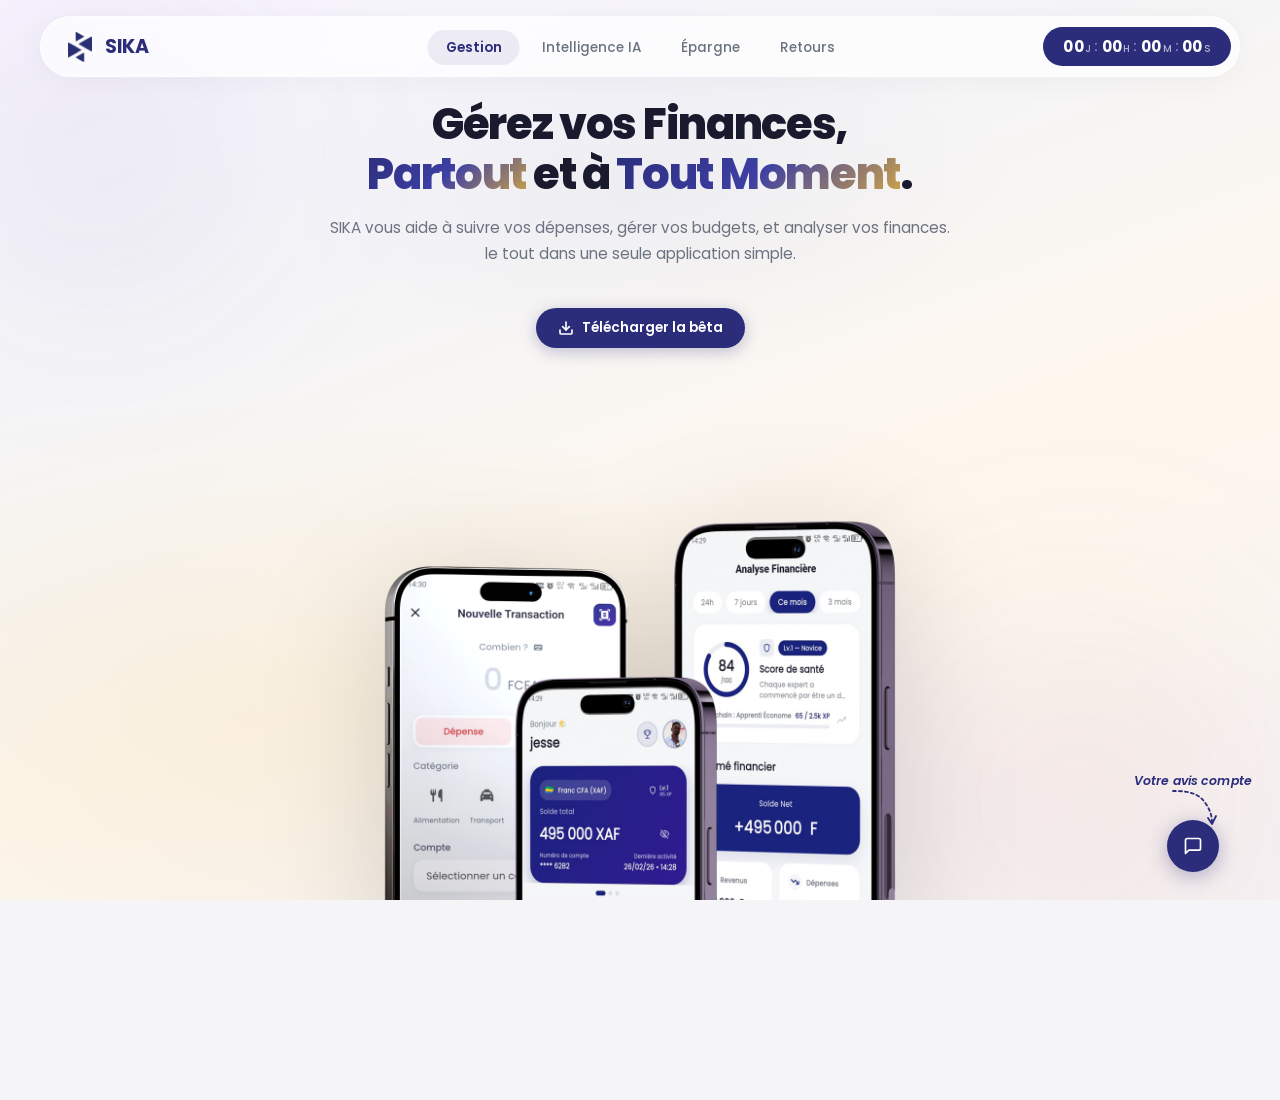
==== commit e696558c: "style: shorten contact form submit button text from 'Envoyer mon retour' to 'Envoyer'." ====
--- a/index.html
+++ b/index.html
@@ -263,7 +263,7 @@
                             rows="4" required></textarea>
                     </div>
                     <button type="submit" class="modal-submit" style="width:100%;justify-content:center;">
-                        Envoyer mon retour
+                        Envoyer
                         <svg width="16" height="16" viewBox="0 0 24 24" fill="none" stroke="currentColor"
                             stroke-width="2.5" stroke-linecap="round" stroke-linejoin="round">
                             <line x1="22" y1="2" x2="11" y2="13" />
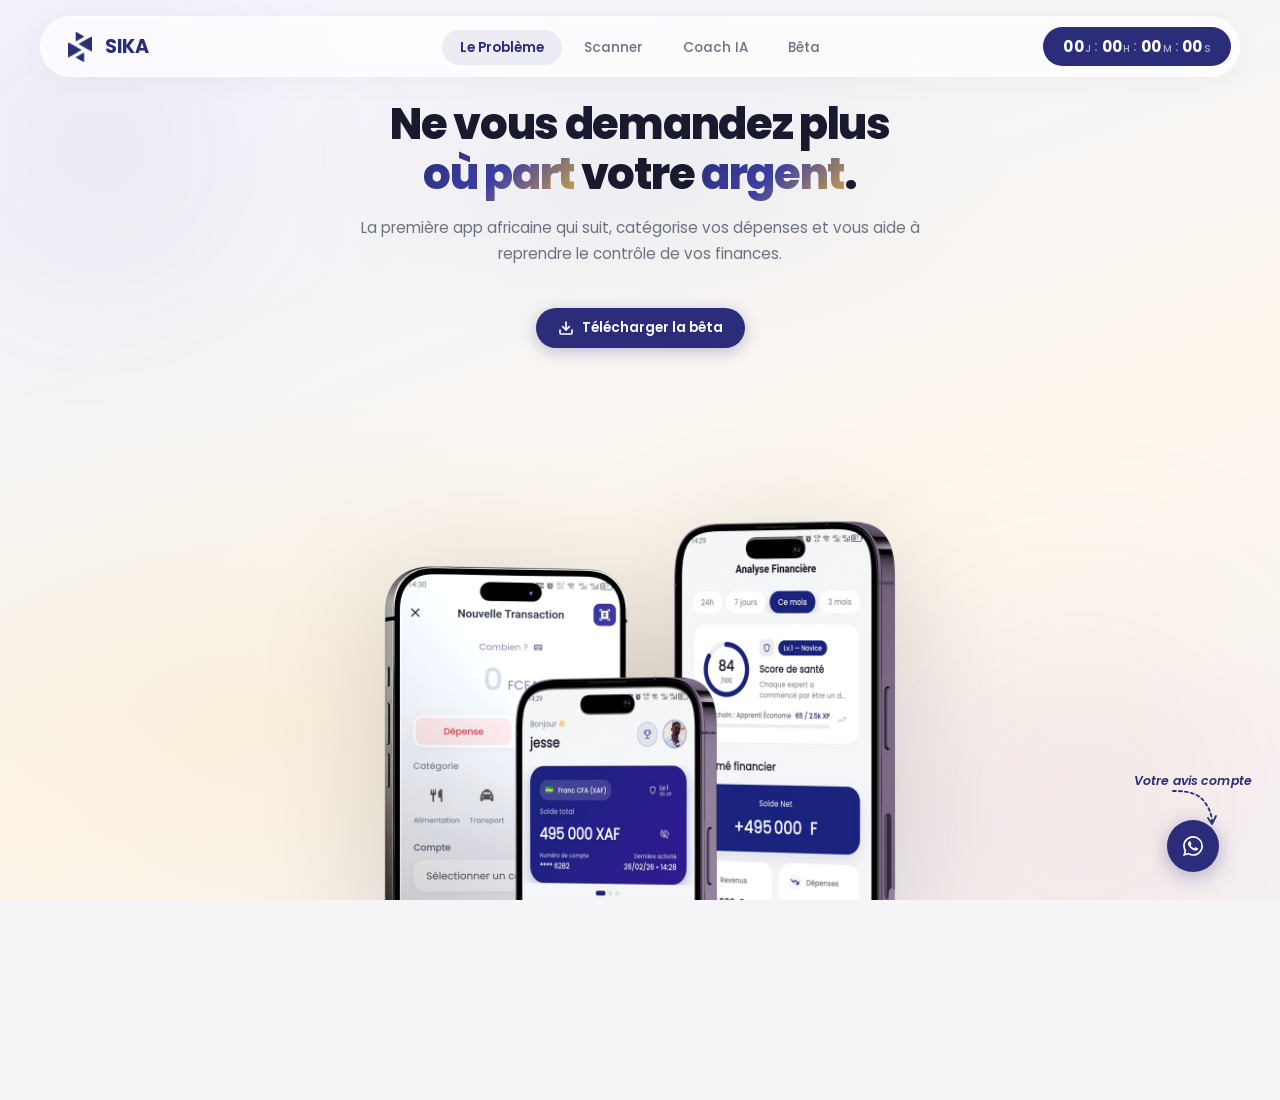
==== commit 2fd291f2: "feat: Update landing page content and integrate WhatsApp for community and feedback with a VirusTota" ====
--- a/index.html
+++ b/index.html
@@ -4,9 +4,9 @@
 <head>
     <meta charset="UTF-8">
     <meta name="viewport" content="width=device-width, initial-scale=1.0">
-    <title>SIKA — Gérez vos finances, partout, à tout moment.</title>
+    <title>SIKA — L'app gabonaise qui gère votre budget à votre place</title>
     <meta name="description"
-        content="SIKA vous aide à suivre vos dépenses, gérer vos budgets et analyser vos finances — le tout dans une seule application simple.">
+        content="SIKA scanne vos reçus, catégorise vos SMS bancaires (Airtel, Moov, UBA) et vous aide à épargner. Rejoignez la bêta.">
     <link rel="icon" type="image/png" href="img/Logo.png">
     <link rel="preconnect" href="https://fonts.googleapis.com">
     <link rel="preconnect" href="https://fonts.gstatic.com" crossorigin>
@@ -28,10 +28,10 @@
                 <span class="logo-text">SIKA</span>
             </a>
             <ul class="nav-links" id="navLinks">
-                <li><a href="#" class="nav-link active" data-slide="0">Gestion</a></li>
-                <li><a href="#" class="nav-link" data-slide="1">Intelligence IA</a></li>
-                <li><a href="#" class="nav-link" data-slide="2">Épargne</a></li>
-                <li><a href="#" class="nav-link" data-slide="3">Retours</a></li>
+                <li><a href="#" class="nav-link active" data-slide="0">Le Problème</a></li>
+                <li><a href="#" class="nav-link" data-slide="1">Scanner</a></li>
+                <li><a href="#" class="nav-link" data-slide="2">Coach IA</a></li>
+                <li><a href="#" class="nav-link" data-slide="3">Bêta</a></li>
             </ul>
             <!-- Countdown to March 31 -->
             <div class="countdown-wrapper">
@@ -65,49 +65,50 @@
         <!-- Text slider — no visible controls -->
         <div class="hero-content">
             <div class="slider" id="heroSlider">
-                <!-- Slide 1 -->
+                <!-- Slide 1 — Le Problème -->
                 <div class="slide active">
                     <h1 class="hero-title">
-                        Gérez vos Finances,<br>
-                        <span class="highlight">Partout</span> et à <span class="highlight">Tout Moment</span>.
+                        Ne vous demandez plus<br>
+                        <span class="highlight">où part</span> votre <span class="highlight">argent</span>.
                     </h1>
                     <p class="hero-subtitle">
-                        SIKA vous aide à suivre vos dépenses, gérer vos budgets, et analyser
-                        vos finances. le tout dans une seule application simple.
+                        La première app africaine qui suit, catégorise vos dépenses et vous aide
+                        à reprendre le contrôle de vos finances.
                     </p>
                 </div>
-                <!-- Slide 2 -->
+                <!-- Slide 2 — Scanner -->
                 <div class="slide">
                     <h1 class="hero-title">
-                        Votre coach financier<br>
-                        <span class="highlight">personnel</span>. Propulsé par <span class="highlight">l'IA</span>.
+                        Fini les calculs.<br>
+                        <span class="highlight">Scannez vos reçus</span>, SIKA <span class="highlight">s'occupe du
+                            reste</span>.
                     </h1>
                     <p class="hero-subtitle">
-                        Scannez vos reçus, l'IA s'occupe d'extraire les montants. Profitez
-                        d'analyses sur mesure qui prédisent vos dépenses pour ne plus jamais
-                        finir le mois dans le rouge.
+                        Scannez vos tickets, factures etc... en un clic.
+                        L'IA extrait le montant et le marchand instantanément.
+                        Zéro saisie manuelle.
                     </p>
                 </div>
-                <!-- Slide 3 -->
+                <!-- Slide 3 — Coach IA -->
                 <div class="slide">
                     <h1 class="hero-title">
-                        Rêvez grand.<br>
-                        <span class="highlight">Épargnez</span> sans <span class="highlight">effort</span>.
+                        Votre coach financier qui<br>
+                        vous dit <span class="highlight">quand</span> <span class="highlight">freiner</span>.
                     </h1>
                     <p class="hero-subtitle">
-                        Un nouveau projet ? Un voyage ? Créez vos objectifs personnalisés.
-                        SIKA suit votre progression en temps réel et vous motive à chaque
-                        étape de votre réussite.
+                        Trop de data internet ? Trop de sorties ? L'IA analyse vos
+                        habitudes et vous donne des conseils personnalisés pour mieux
+                        épargner.
                     </p>
                 </div>
-                <!-- Slide 4 -->
+                <!-- Slide 4 — Bêta -->
                 <div class="slide">
                     <h1 class="hero-title">
                         Construisons <span class="highlight">SIKA</span><br>
                         <span class="highlight">ensemble</span>.
                     </h1>
                     <p class="hero-subtitle">
-                        En tant que bêta-testeur, votre avis façonne l’application.
+                        En tant que bêta-testeur, votre avis façonne l'application.
                         Signalez un bug, suggérez une fonctionnalité ou partagez votre
                         expérience. Chaque retour nous rapproche du lancement officiel.
                     </p>
@@ -210,10 +211,28 @@
                     </svg>
                     Télécharger SIKA.apk
                 </a>
-                <p class="modal-legal">Version bêta — Android uniquement</p>
-                <button type="button" class="btn-feedback-link" id="openFeedbackFromModal">
-                    Un retour à faire ? Cliquez ici
-                </button>
+
+                <!-- Security reassurance -->
+                <div class="apk-trust-badge">
+                    <svg width="14" height="14" viewBox="0 0 24 24" fill="none" stroke="currentColor" stroke-width="2"
+                        stroke-linecap="round" stroke-linejoin="round">
+                        <path d="M12 22s8-4 8-10V5l-8-3-8 3v7c0 6 8 10 8 10z" />
+                        <polyline points="9 12 11.5 14.5 15 9.5" />
+                    </svg>
+                    Fichier scanné et vérifié par <strong>VirusTotal</strong>
+                </div>
+
+                <p class="modal-legal">Version bêta sécurisée — Android uniquement</p>
+
+                <!-- WhatsApp community -->
+                <a href="https://chat.whatsapp.com/Gl7tD9B7yvF3ZFzOH798to" target="_blank" rel="noopener"
+                    class="btn-whatsapp">
+                    <svg width="18" height="18" viewBox="0 0 24 24" fill="currentColor">
+                        <path
+                            d="M17.472 14.382c-.297-.149-1.758-.867-2.03-.967-.273-.099-.471-.148-.67.15-.197.297-.767.966-.94 1.164-.173.199-.347.223-.644.075-.297-.15-1.255-.463-2.39-1.475-.883-.788-1.48-1.761-1.653-2.059-.173-.297-.018-.458.13-.606.134-.133.298-.347.446-.52.149-.174.198-.298.298-.497.099-.198.05-.371-.025-.52-.075-.149-.669-1.612-.916-2.207-.242-.579-.487-.5-.669-.51-.173-.008-.371-.01-.57-.01-.198 0-.52.074-.792.372-.272.297-1.04 1.016-1.04 2.479 0 1.462 1.065 2.875 1.213 3.074.149.198 2.096 3.2 5.077 4.487.709.306 1.262.489 1.694.625.712.227 1.36.195 1.871.118.571-.085 1.758-.719 2.006-1.413.248-.694.248-1.289.173-1.413-.074-.124-.272-.198-.57-.347m-5.421 7.403h-.004a9.87 9.87 0 01-5.031-1.378l-.361-.214-3.741.982.998-3.648-.235-.374a9.86 9.86 0 01-1.51-5.26c.001-5.45 4.436-9.884 9.888-9.884 2.64 0 5.122 1.03 6.988 2.898a9.825 9.825 0 012.893 6.994c-.003 5.45-4.437 9.884-9.885 9.884m8.413-18.297A11.815 11.815 0 0012.05 0C5.495 0 .16 5.335.157 11.892c0 2.096.547 4.142 1.588 5.945L.057 24l6.305-1.654a11.882 11.882 0 005.683 1.448h.005c6.554 0 11.89-5.335 11.893-11.893a11.821 11.821 0 00-3.48-8.413z" />
+                    </svg>
+                    Rejoindre le groupe des testeurs
+                </a>
             </div>
         </div>
     </div>
@@ -289,7 +308,7 @@
         </div>
     </div>
 
-    <!-- Floating feedback button + label -->
+    <!-- Floating WhatsApp button + label -->
     <div class="fab-wrapper">
         <div class="fab-label">
             <span>Votre avis compte</span>
@@ -300,12 +319,13 @@
                     stroke-linejoin="round" fill="none" />
             </svg>
         </div>
-        <button class="fab-feedback" id="fabFeedback" title="Donnez votre avis">
-            <svg width="20" height="20" viewBox="0 0 24 24" fill="none" stroke="currentColor" stroke-width="2"
-                stroke-linecap="round" stroke-linejoin="round">
-                <path d="M21 15a2 2 0 0 1-2 2H7l-4 4V5a2 2 0 0 1 2-2h14a2 2 0 0 1 2 2z" />
+        <a href="https://chat.whatsapp.com/Gl7tD9B7yvF3ZFzOH798to" target="_blank" rel="noopener" class="fab-feedback"
+            id="fabFeedback" title="Rejoindre le groupe WhatsApp">
+            <svg width="20" height="20" viewBox="0 0 24 24" fill="currentColor">
+                <path
+                    d="M17.472 14.382c-.297-.149-1.758-.867-2.03-.967-.273-.099-.471-.148-.67.15-.197.297-.767.966-.94 1.164-.173.199-.347.223-.644.075-.297-.15-1.255-.463-2.39-1.475-.883-.788-1.48-1.761-1.653-2.059-.173-.297-.018-.458.13-.606.134-.133.298-.347.446-.52.149-.174.198-.298.298-.497.099-.198.05-.371-.025-.52-.075-.149-.669-1.612-.916-2.207-.242-.579-.487-.5-.669-.51-.173-.008-.371-.01-.57-.01-.198 0-.52.074-.792.372-.272.297-1.04 1.016-1.04 2.479 0 1.462 1.065 2.875 1.213 3.074.149.198 2.096 3.2 5.077 4.487.709.306 1.262.489 1.694.625.712.227 1.36.195 1.871.118.571-.085 1.758-.719 2.006-1.413.248-.694.248-1.289.173-1.413-.074-.124-.272-.198-.57-.347m-5.421 7.403h-.004a9.87 9.87 0 01-5.031-1.378l-.361-.214-3.741.982.998-3.648-.235-.374a9.86 9.86 0 01-1.51-5.26c.001-5.45 4.436-9.884 9.888-9.884 2.64 0 5.122 1.03 6.988 2.898a9.825 9.825 0 012.893 6.994c-.003 5.45-4.437 9.884-9.885 9.884m8.413-18.297A11.815 11.815 0 0012.05 0C5.495 0 .16 5.335.157 11.892c0 2.096.547 4.142 1.588 5.945L.057 24l6.305-1.654a11.882 11.882 0 005.683 1.448h.005c6.554 0 11.89-5.335 11.893-11.893a11.821 11.821 0 00-3.48-8.413z" />
             </svg>
-        </button>
+        </a>
     </div>
 
     <script>
@@ -437,9 +457,27 @@
             signups.push({ email, date: new Date().toISOString() });
             localStorage.setItem('sika_signups', JSON.stringify(signups));
 
-            // Show download step
+            // Show download step immediately (don't wait for API)
             modalStep1.classList.add('hidden');
             modalStep2.classList.remove('hidden');
+
+            // Send welcome email via Brevo (in background, non-blocking)
+            fetch('https://edlzwznspatuvoyyltwf.supabase.co/functions/v1/send-welcome-email', {
+                method: 'POST',
+                headers: { 'Content-Type': 'application/json' },
+                body: JSON.stringify({ email }),
+            })
+                .then(res => res.json())
+                .then(data => {
+                    if (data.success) {
+                        console.log('✓ Brevo: welcome email sent to', email);
+                    } else {
+                        console.warn('⚠ Brevo warning:', data.warning || data.error);
+                    }
+                })
+                .catch(err => {
+                    console.error('✗ Brevo API error:', err);
+                });
         });
 
         // ======================
@@ -451,15 +489,8 @@
         const feedbackStep1 = document.getElementById('feedbackStep1');
         const feedbackStep2 = document.getElementById('feedbackStep2');
         const fabFeedback = document.getElementById('fabFeedback');
-        const openFeedbackFromModal = document.getElementById('openFeedbackFromModal');
-
-        function openFeedback() {
-            modalOverlay.classList.remove('active');
-            feedbackOverlay.classList.add('active');
-        }
-
-        fabFeedback.addEventListener('click', openFeedback);
-        openFeedbackFromModal.addEventListener('click', openFeedback);
+
+
 
         feedbackClose.addEventListener('click', () => {
             feedbackOverlay.classList.remove('active');
--- a/styles.css
+++ b/styles.css
@@ -1005,4 +1005,70 @@
         width: 100%;
         justify-content: center;
     }
+}
+
+/* ============================================
+   APK TRUST BADGE
+   ============================================ */
+.apk-trust-badge {
+    display: inline-flex;
+    align-items: center;
+    gap: 6px;
+    background: rgba(16, 185, 129, 0.08);
+    border: 1px solid rgba(16, 185, 129, 0.2);
+    color: #065f46;
+    font-size: 0.68rem;
+    font-weight: 500;
+    padding: 8px 14px;
+    border-radius: 10px;
+    margin-bottom: 10px;
+    line-height: 1.4;
+}
+
+.apk-trust-badge svg {
+    color: #10b981;
+    flex-shrink: 0;
+}
+
+.virustotal-logo {
+    width: 16px;
+    height: 16px;
+    object-fit: contain;
+    flex-shrink: 0;
+}
+
+.apk-trust-badge strong {
+    font-weight: 700;
+    color: #047857;
+}
+
+/* ============================================
+   WHATSAPP COMMUNITY BUTTON
+   ============================================ */
+.btn-whatsapp {
+    display: inline-flex;
+    align-items: center;
+    gap: 8px;
+    background: #25D366;
+    color: #ffffff;
+    text-decoration: none;
+    padding: 11px 22px;
+    border-radius: 12px;
+    font-family: inherit;
+    font-size: 0.82rem;
+    font-weight: 600;
+    transition: all 0.3s ease;
+    box-shadow: 0 4px 16px rgba(37, 211, 102, 0.3);
+    margin-top: 6px;
+    margin-bottom: 8px;
+}
+
+.btn-whatsapp:hover {
+    background: #1ebe5d;
+    transform: translateY(-2px);
+    box-shadow: 0 6px 24px rgba(37, 211, 102, 0.4);
+}
+
+.btn-whatsapp svg {
+    flex-shrink: 0;
 }
